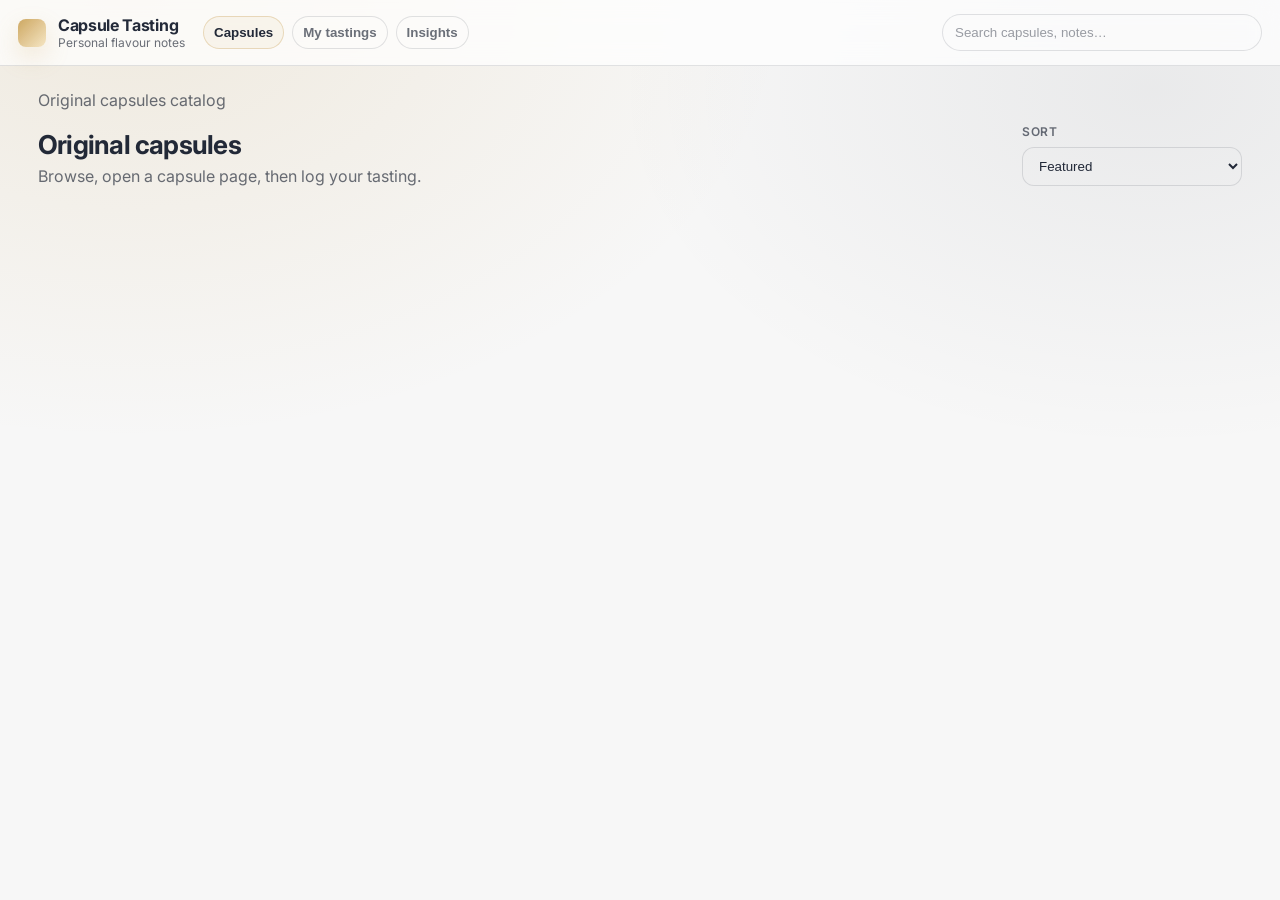
==== index.html @ e7be52f6 "UI: remove global Log a tasting button" ====
<!doctype html>
<html lang="en">
<head>
  <meta charset="utf-8" />
  <meta name="viewport" content="width=device-width, initial-scale=1" />
  <title>Capsule Tasting Log</title>
  <link rel="preconnect" href="https://fonts.googleapis.com">
  <link rel="preconnect" href="https://fonts.gstatic.com" crossorigin>
  <link href="https://fonts.googleapis.com/css2?family=Inter:wght@400;500;600;700&display=swap" rel="stylesheet">
  <link rel="stylesheet" href="styles-20260223-22.css" />
</head>
<body>
  <header class="topbar">
    <div class="topbar__left">
      <div class="brand">
        <div class="brand__mark" aria-hidden="true"></div>
        <div class="brand__text">
          <div class="brand__title">Capsule Tasting</div>
          <div class="brand__subtitle">Personal flavour notes</div>
        </div>
      </div>

      <nav class="topnav" aria-label="Primary">
        <button class="chip chip--active" data-view="catalog">Capsules</button>
        <button class="chip" data-view="log">My tastings</button>
        <button class="chip" data-view="stats">Insights</button>
      </nav>
    </div>

    <div class="topbar__right">
      <div class="search">
        <input id="q" type="search" placeholder="Search capsules, notes…" autocomplete="off" />
      </div>
      <!-- removed: global Log a tasting button -->
    </div>
  </header>

  <main class="layout layout--single">
    <section class="content" aria-label="Catalog">
      <div class="content__head" style="margin-top:6px">
        <div>
          <div class="sub" style="margin:0">Original capsules catalog</div>
        </div>
        <div class="sidebar__actions" style="justify-content:flex-end; gap:10px">
          <!-- catalog auto-loads on first run -->
        </div>
      </div>
      <div id="viewCatalog">
        <div class="content__head">
          <div>
            <h1 class="h1">Original capsules</h1>
            <div class="sub">Browse, open a capsule page, then log your tasting.</div>
          </div>
          <div class="sort">
            <label class="label" for="sort">Sort</label>
            <select id="sort">
              <option value="featured">Featured</option>
              <option value="intensity_desc">Intensity (high → low)</option>
              <option value="intensity_asc">Intensity (low → high)</option>
              <option value="rating_desc">My rating (high → low)</option>
              <option value="recent">Recently tasted</option>
            </select>
          </div>
        </div>

        <div id="grid" class="grid" role="list"></div>

        <div id="empty" class="empty" hidden>
          <div class="empty__title">No capsules match your filters</div>
          <div class="empty__sub">Try clearing filters or searching a different term.</div>
        </div>
      </div>

      <div id="viewDetail" class="detail" hidden>
        <div class="detail__nav">
          <button id="backBtn" class="btn btn--ghost">← Back to capsules</button>
        </div>

        <div class="detail__card">
          <div class="detail__hero">
            <div class="detail__badge" id="detailBadge">ORIGINAL</div>
          </div>
          <div class="detail__body">
            <div class="detail__titleRow">
              <h1 class="detail__title" id="detailTitle">Capsule</h1>
              <button id="detailLogBtn" class="btn btn--primary">Log this tasting</button>
            </div>

            <div class="detail__meta" id="detailMeta"></div>

            <div class="detail__bars">
              <div class="barRow">
                <div class="barLabel">Intensity</div>
                <div class="bar">
                  <div class="barFill" id="barIntensity"></div>
                </div>
                <div class="barVal" id="valIntensity">—</div>
              </div>
            </div>

            <div class="detail__section">
              <div class="sectionTitle">My recent tastings</div>
              <div class="tastingList" id="detailTastings"></div>
            </div>
          </div>
        </div>
      </div>

      <div id="viewLog" class="detail" hidden>
        <div class="detail__card">
          <div class="detail__body">
            <div class="detail__titleRow">
              <h1 class="detail__title">My tastings</h1>
              <button id="logNewBtn" class="btn btn--primary">Log a tasting</button>
            </div>
            <div class="detail__section">
              <div class="sectionTitle">All tastings</div>
              <div class="tastingList" id="logList"></div>
            </div>
          </div>
        </div>
      </div>

      <div id="viewStats" class="detail" hidden>
        <div class="detail__card">
          <div class="detail__body">
            <div class="detail__titleRow">
              <h1 class="detail__title">Insights</h1>
            </div>
            <div class="detail__section">
              <div class="sectionTitle">Summary</div>
              <div class="tastingList" id="statsBlocks"></div>
            </div>
          </div>
        </div>
      </div>
    </section>
  </main>

  <!-- Modal -->
  <div id="modal" class="modal" aria-hidden="true">
    <div class="modal__backdrop" data-close="1"></div>
    <div class="modal__dialog" role="dialog" aria-modal="true" aria-labelledby="modalTitle">
      <div class="modal__head">
        <div>
          <div class="kicker">Tasting log</div>
          <div id="modalTitle" class="modal__title">Log a capsule</div>
        </div>
        <button class="iconBtn" data-close="1" aria-label="Close">✕</button>
      </div>

      <form id="form" class="modal__body">
        <div class="twoCol">
          <div class="field">
            <label class="label" for="capsuleName">Capsule</label>
            <input id="capsuleName" required readonly />
            <div class="hint">(from catalog)</div>
          </div>
          <div class="field">
            <label class="label" for="capsuleSystem">System</label>
            <select id="capsuleSystem" required disabled>
              <option value="original">Original</option>
            </select>
            <div class="hint">Original only.</div>
          </div>
        </div>

        <div class="twoCol">
          <div class="field">
            <label class="label" for="capsuleType">Drink</label>
            <select id="capsuleType" required disabled>
              <option value="espresso">Espresso</option>
              <option value="lungo">Lungo</option>
              <option value="ristretto">Ristretto</option>
            </select>
            <div class="hint">(from catalog)</div>
          </div>
          <div class="field">
            <label class="label" for="capsuleIntensity">Intensity</label>
            <input id="capsuleIntensity" type="number" min="0" max="13" value="8" readonly />
            <div class="hint">(from catalog)</div>
          </div>
        </div>

        <div class="threeCol">
          <div class="field">
            <label class="label" for="capsuleAcidity">Acidity (0–5)</label>
            <input id="capsuleAcidity" type="range" min="0" max="5" value="3" step="1" />
            <div class="hint" id="acidityVal">3/5</div>
          </div>
          <div class="field">
            <label class="label" for="capsuleBitterness">Bitterness (0–5)</label>
            <input id="capsuleBitterness" type="range" min="0" max="5" value="3" step="1" />
            <div class="hint" id="bitternessVal">3/5</div>
          </div>
          <div class="field">
            <label class="label" for="capsuleAroma">Aroma (0–5)</label>
            <input id="capsuleAroma" type="range" min="0" max="5" value="4" step="1" />
            <div class="hint" id="aromaVal">4/5</div>
          </div>
        </div>

        <div class="field">
          <label class="label" for="capsuleNotes">Notes</label>
          <textarea id="capsuleNotes" rows="4" placeholder="What did you notice? (aromas, aftertaste, milk pairing, etc.)"></textarea>
        </div>

        <div class="twoCol">
          <div class="field">
            <label class="label" for="capsuleRating">My rating (0–5)</label>
            <input id="capsuleRating" type="range" min="0" max="5" value="4" step="1" />
            <div class="hint" id="ratingVal">4/5</div>
          </div>
          <div class="field">
            <label class="label" for="capsuleDate">Date</label>
            <input id="capsuleDate" type="date" required />
          </div>
        </div>

        <div class="field">
          <label class="label">Tags</label>
          <details class="dropdown" open>
            <summary class="dropdown__summary">Select tags</summary>
            <div class="dropdown__panel" id="tagPicker"></div>
          </details>
          <div class="hint">Pick 0–6 that fit your experience.</div>
        </div>

        <div class="modal__actions">
          <button type="button" class="btn btn--ghost" data-close="1">Cancel</button>
          <button type="submit" class="btn btn--primary">Save tasting</button>
        </div>
      </form>
    </div>
  </div>

  <script src="app-20260223-23.js"></script>
  <script>
    // Safety net: if JS fails to render the grid, show a visible error hint.
    window.addEventListener('error', function(e){
      try{
        const empty = document.getElementById('empty');
        if(empty){
          empty.hidden = false;
          empty.querySelector('.empty__title').textContent = 'App failed to load';
          empty.querySelector('.empty__sub').textContent = 'Please refresh (hard reload) or open with ?v=latest.';
        }
      }catch(_){/* ignore */}
    });
  </script>
</body>
</html>
---- styles-20260223-22.css ----
:root{
  /* Bright theme */
  --bg:#f7f7f7;
  --surface:#ffffff;
  --surface2:#fbfbfb;
  --line:rgba(16,24,40,.12);
  --text:rgba(16,24,40,.92);
  --muted:rgba(16,24,40,.62);
  --muted2:rgba(16,24,40,.42);
  --accent:#b8892b; /* warm gold */
  --accent2:#7a5a1a;
  --danger:#d92d20;
  --shadow: 0 18px 60px rgba(16,24,40,.12);
  --radius:16px;
  --radius2:24px;
}

*{box-sizing:border-box}
html,body{height:100%}
body{
  margin:0;
  font-family: Inter, system-ui, -apple-system, Segoe UI, Roboto, Arial, sans-serif;
  color:var(--text);
  background:
    radial-gradient(1200px 800px at 10% 0%, rgba(184,137,43,.12), transparent 55%),
    radial-gradient(900px 600px at 90% 10%, rgba(16,24,40,.06), transparent 60%),
    var(--bg);
}

a{color:inherit}

.topbar{
  position:sticky; top:0; z-index:10;
  display:flex; align-items:center; justify-content:space-between;
  padding:14px 18px;
  background:rgba(255,255,255,.72);
  backdrop-filter: blur(14px);
  border-bottom:1px solid var(--line);
}
.topbar__left{display:flex; align-items:center; gap:18px}
.topbar__right{display:flex; align-items:center; gap:12px; min-width:340px; justify-content:flex-end}

.brand{display:flex; align-items:center; gap:12px}
.brand__mark{width:28px;height:28px;border-radius:8px;
  background:linear-gradient(135deg, rgba(202,163,90,.95), rgba(241,215,160,.6));
  box-shadow: 0 10px 25px rgba(202,163,90,.22);
}
.brand__title{font-weight:700; letter-spacing:-.02em}
.brand__subtitle{font-size:12px; color:var(--muted)}

.topnav{display:flex; gap:8px}

.chip{
  appearance:none; border:1px solid var(--line);
  background:rgba(255,255,255,.02);
  color:var(--muted);
  padding:8px 10px;
  border-radius:999px;
  font-weight:600;
  cursor:pointer;
}
.chip--active{color:var(--text); border-color:rgba(202,163,90,.35); background:rgba(202,163,90,.08)}

.search input{
  width:320px;
  padding:10px 12px;
  border-radius:999px;
  background:rgba(255,255,255,.03);
  border:1px solid var(--line);
  color:var(--text);
  outline:none;
}
.search input::placeholder{color:var(--muted2)}

.layout{
  display:grid;
  grid-template-columns: 320px 1fr;
  gap:18px;
  padding:18px;
  max-width: 1240px;
  margin:0 auto;
}
.layout--single{grid-template-columns: 1fr}

.sidebar{position:sticky; top:76px; align-self:start; display:flex; flex-direction:column; gap:12px}
.panel{
  background:linear-gradient(180deg, rgba(255,255,255,.03), rgba(255,255,255,.015));
  border:1px solid var(--line);
  border-radius:var(--radius);
  padding:14px;
}
.panel__title{font-weight:700; margin-bottom:12px}

.field{display:flex; flex-direction:column; gap:8px; margin:12px 0}
.label{font-size:12px; color:var(--muted); font-weight:600; text-transform:uppercase; letter-spacing:.06em}
.labelRow{display:flex; align-items:center; justify-content:space-between}
.hint{font-size:12px; color:var(--muted2)}

select,input,textarea{
  background:rgba(255,255,255,.03);
  border:1px solid var(--line);
  border-radius:12px;
  color:var(--text);
  padding:10px 12px;
  outline:none;
}
textarea{resize:vertical}

input[type="range"]{padding:0; height:28px}

.sidebar__actions{display:flex; gap:10px; margin-top:8px}

.btn{
  border:1px solid var(--line);
  background:rgba(255,255,255,.03);
  color:var(--text);
  padding:10px 12px;
  border-radius:12px;
  cursor:pointer;
  font-weight:700;
}
.btn--primary{
  border-color:rgba(202,163,90,.38);
  background:linear-gradient(135deg, rgba(202,163,90,.22), rgba(241,215,160,.10));
}
.btn--secondary{background:rgba(255,255,255,.02)}
.btn--ghost{background:transparent}
.btn--danger{border-color:rgba(255,77,77,.35); background:rgba(255,77,77,.07)}

.fileBtn{display:inline-flex; align-items:center; justify-content:center; gap:10px}

.miniActions{display:flex; flex-direction:column; gap:10px}

.content{
  background:transparent;
}

.content__head{
  display:flex;
  align-items:flex-end;
  justify-content:space-between;
  gap:16px;
  margin-bottom:14px;
}
.h1{margin:0; font-size:26px; letter-spacing:-.03em}
.sub{color:var(--muted); margin-top:6px}
.sort{display:flex; flex-direction:column; gap:8px; min-width:220px}

.grid{
  display:grid;
  grid-template-columns: repeat(3, minmax(0, 1fr));
  gap:14px;
}

.card{
  border:1px solid var(--line);
  border-radius:var(--radius2);
  background:linear-gradient(180deg, rgba(255,255,255,.03), rgba(255,255,255,.012));
  overflow:hidden;
  box-shadow: 0 18px 60px rgba(0,0,0,.22);
}
.card__hero{
  height:92px;
  background:
    radial-gradient(220px 140px at 30% 40%, rgba(202,163,90,.22), transparent 60%),
    radial-gradient(220px 160px at 70% 20%, rgba(255,255,255,.08), transparent 65%),
    rgba(255,255,255,.02);
  border-bottom:1px solid var(--line);
  position:relative;
}

.badge{
  position:absolute; left:14px; top:14px;
  display:inline-flex; align-items:center; gap:8px;
  border:1px solid rgba(202,163,90,.32);
  background:rgba(202,163,90,.10);
  border-radius:999px;
  padding:6px 10px;
  font-size:12px;
  color:var(--accent2);
  font-weight:700;
}

.card__body{padding:14px}
.card__title{font-weight:800; letter-spacing:-.02em; margin:0 0 8px 0; font-size:16px}
.card__meta{display:flex; flex-wrap:wrap; gap:8px; color:var(--muted); font-size:12px}
.tag{
  border:1px solid var(--line);
  background:rgba(255,255,255,.02);
  padding:6px 8px;
  border-radius:999px;
}

.card__footer{
  display:flex;
  align-items:center;
  justify-content:space-between;
  gap:10px;
  padding:12px 14px;
  border-top:1px solid var(--line);
  background:rgba(255,255,255,.01);
}

.rating{font-weight:800}
.small{color:var(--muted); font-size:12px}

.pillGrid{display:flex; flex-wrap:wrap; gap:8px}

/* Dropdown (details/summary) used for tag selection */
.dropdown{border:1px solid var(--line); border-radius:12px; background:rgba(255,255,255,.02)}
.dropdown__summary{
  list-style:none;
  cursor:pointer;
  padding:10px 12px;
  color:var(--muted);
  font-weight:800;
}
.dropdown__summary::-webkit-details-marker{display:none}
.dropdown__panel{padding:10px 12px; border-top:1px solid var(--line); max-height:220px; overflow:auto}

.checkRow{display:flex; align-items:center; gap:10px; padding:6px 0}
.checkRow input{width:16px; height:16px}
.checkRow label{cursor:pointer; color:var(--text); font-weight:650}
.checkRow small{color:var(--muted); margin-left:auto}

.pill{ /* kept for other uses */
  padding:8px 10px;
  border-radius:999px;
  border:1px solid var(--line);
  background:rgba(255,255,255,.02);
  cursor:pointer;
  font-weight:700;
  color:var(--muted);
  font-size:12px;
}
.pill[data-on="1"]{border-color:rgba(202,163,90,.35); background:rgba(202,163,90,.10); color:var(--text)}

.empty{
  margin-top:18px;
  border:1px dashed rgba(255,255,255,.18);
  border-radius:var(--radius2);
  padding:24px;
  text-align:center;
  color:var(--muted);
}
.empty__title{font-weight:800; color:var(--text); margin-bottom:6px}

.modal{position:fixed; inset:0; display:none; z-index:20}
.modal[aria-hidden="false"]{display:block}
.modal__backdrop{position:absolute; inset:0; background:rgba(0,0,0,.62)}
.modal__dialog{
  position:relative;
  width:min(760px, calc(100% - 28px));
  margin: 64px auto;
  border-radius:var(--radius2);
  border:1px solid var(--line);
  background:linear-gradient(180deg, rgba(17,19,26,.95), rgba(17,19,26,.86));
  box-shadow: var(--shadow);
  overflow:hidden;

  /* Make modal usable on smaller screens */
  max-height: calc(100vh - 80px);
  display:flex;
  flex-direction:column;
}
.modal__head{flex:0 0 auto; display:flex; align-items:flex-start; justify-content:space-between; padding:16px 16px 10px; border-bottom:1px solid var(--line)}
.kicker{color:var(--muted2); font-weight:700; font-size:12px; text-transform:uppercase; letter-spacing:.08em}
.modal__title{font-weight:900; font-size:18px; margin-top:6px}
.iconBtn{border:1px solid var(--line); background:rgba(255,255,255,.03); color:var(--text); border-radius:12px; padding:8px 10px; cursor:pointer}

.modal__body{
  flex: 1 1 auto;
  padding:16px;
  overflow:auto;
  -webkit-overflow-scrolling: touch;
}
.twoCol{display:grid; grid-template-columns: 1fr 1fr; gap:12px}
.threeCol{display:grid; grid-template-columns: 1fr 1fr 1fr; gap:12px}

/* Detail page (product-page vibe) */
.detail{margin-top:4px}
.detail__nav{margin-bottom:12px}
.detail__card{
  border:1px solid var(--line);
  border-radius:var(--radius2);
  overflow:hidden;
  background:linear-gradient(180deg, rgba(255,255,255,.03), rgba(255,255,255,.012));
  box-shadow: 0 18px 60px rgba(0,0,0,.22);
}
.detail__hero{
  height:140px;
  background:
    radial-gradient(320px 180px at 30% 40%, rgba(202,163,90,.22), transparent 60%),
    radial-gradient(320px 220px at 70% 20%, rgba(255,255,255,.08), transparent 65%),
    rgba(255,255,255,.02);
  border-bottom:1px solid var(--line);
  position:relative;
}
.detail__badge{
  position:absolute; left:16px; top:16px;
  display:inline-flex; align-items:center;
  border:1px solid rgba(202,163,90,.32);
  background:rgba(202,163,90,.10);
  border-radius:999px;
  padding:6px 10px;
  font-size:12px;
  color:var(--accent2);
  font-weight:800;
  letter-spacing:.06em;
}
.detail__body{padding:16px}
.detail__titleRow{display:flex; align-items:flex-start; justify-content:space-between; gap:12px}
.detail__title{margin:0; font-size:28px; letter-spacing:-.04em}
.detail__meta{display:flex; flex-wrap:wrap; gap:8px; margin-top:10px; color:var(--muted)}

.detail__bars{margin-top:16px}
.barRow{display:grid; grid-template-columns: 110px 1fr 50px; gap:10px; align-items:center}
.barLabel{color:var(--muted); font-weight:800; font-size:12px; text-transform:uppercase; letter-spacing:.08em}
.bar{height:10px; border-radius:999px; background:rgba(255,255,255,.06); border:1px solid var(--line); overflow:hidden}
.barFill{height:100%; width:0%; background:linear-gradient(90deg, rgba(202,163,90,.6), rgba(241,215,160,.35))}
.barVal{font-weight:900}

.detail__section{margin-top:18px}
.sectionTitle{font-weight:900; margin-bottom:10px}
.tastingList{display:flex; flex-direction:column; gap:10px}
.tastingItem{
  border:1px solid var(--line);
  background:rgba(255,255,255,.02);
  border-radius:16px;
  padding:12px;
  display:flex;
  justify-content:space-between;
  gap:12px;
}
.tastingItem__left{display:flex; flex-direction:column; gap:6px}
.tastingItem__title{font-weight:900}
.tastingItem__sub{font-size:12px; color:var(--muted)}
.tastingItem__right{text-align:right}

.modal__actions{display:flex; justify-content:flex-end; gap:10px; margin-top:12px}

@media (max-width: 1020px){
  .layout{grid-template-columns: 1fr}
  .sidebar{position:relative; top:auto}
  .grid{grid-template-columns: repeat(2, minmax(0,1fr))}
  .topbar__right{min-width:auto}
  .search input{width:220px}
}
@media (max-width: 640px){
  .grid{grid-template-columns: 1fr}
  .topbar{flex-direction:column; align-items:stretch; gap:10px}
  .topbar__left{justify-content:space-between}
  .topbar__right{justify-content:space-between}
  .search input{width:100%}
  .twoCol{grid-template-columns: 1fr}
  .threeCol{grid-template-columns: 1fr}
  .barRow{grid-template-columns: 90px 1fr 44px}

  .modal__dialog{margin: 18px auto; max-height: calc(100vh - 36px)}
}
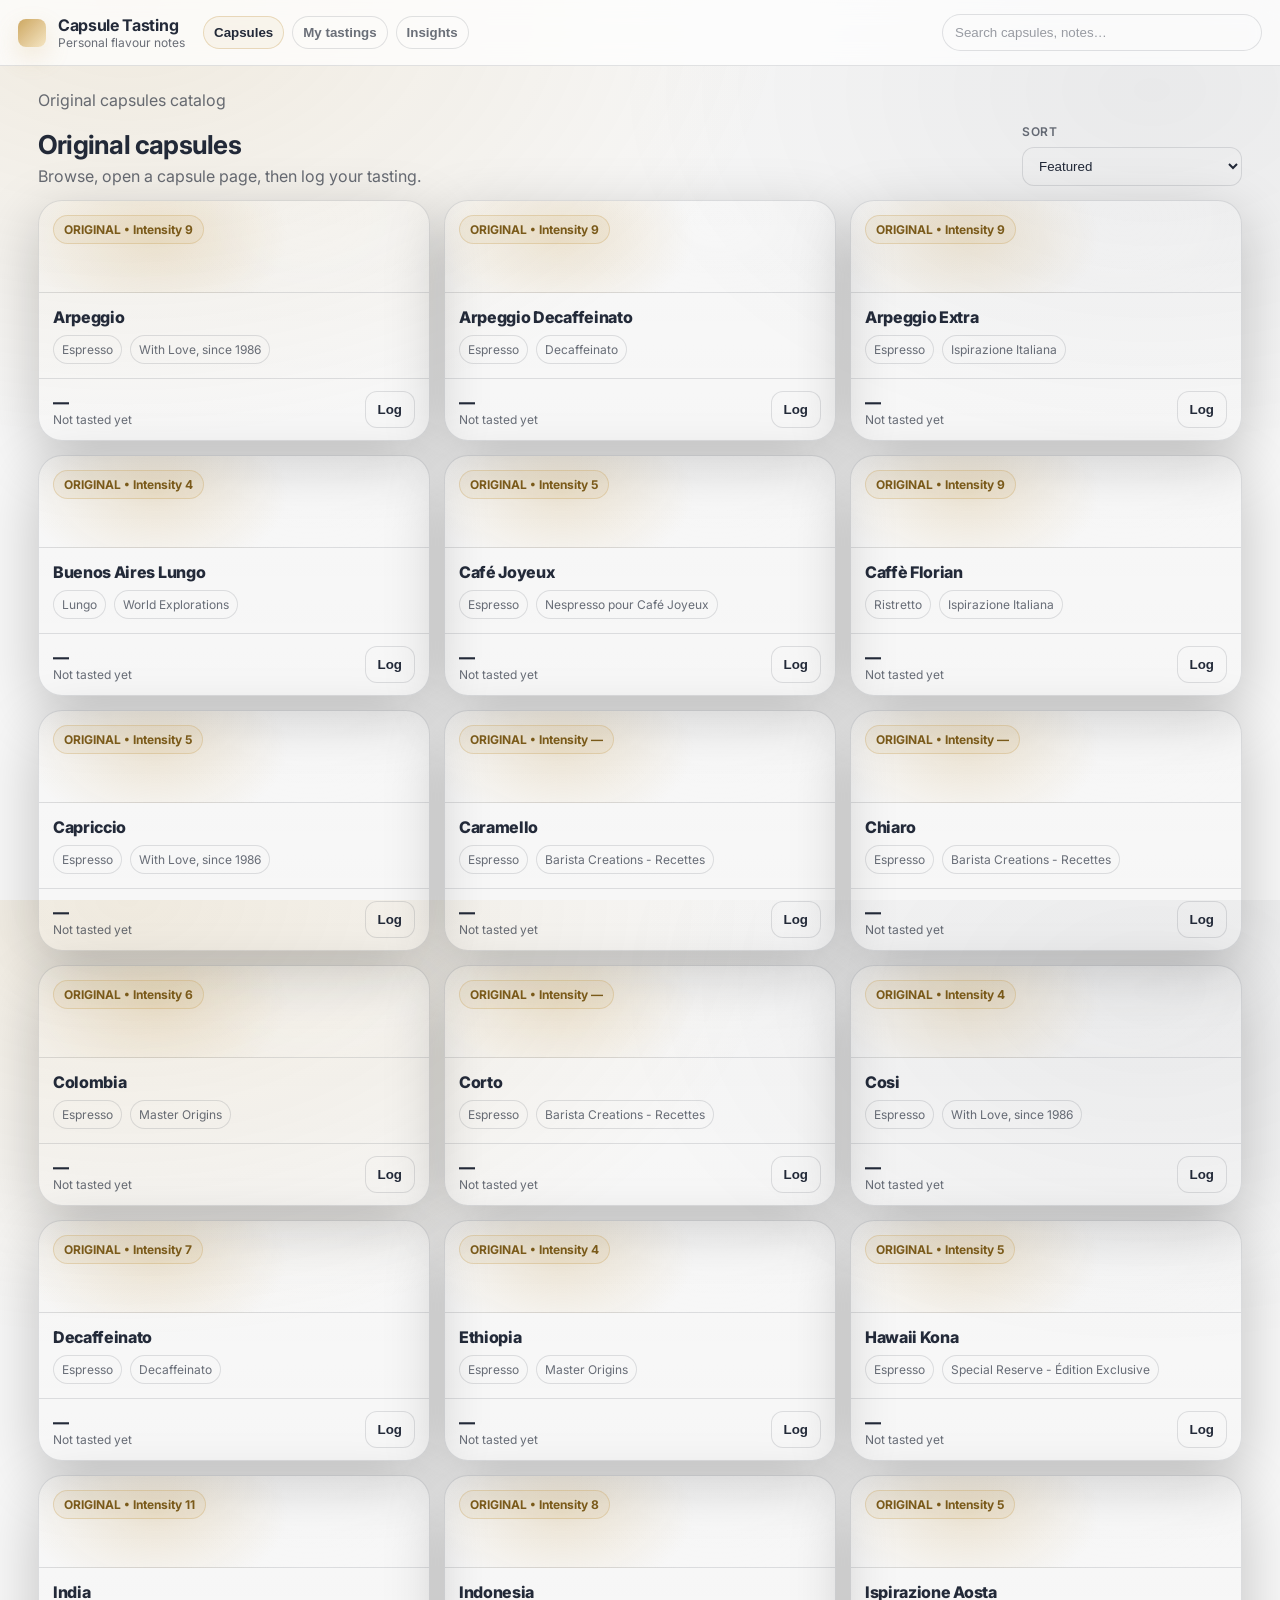
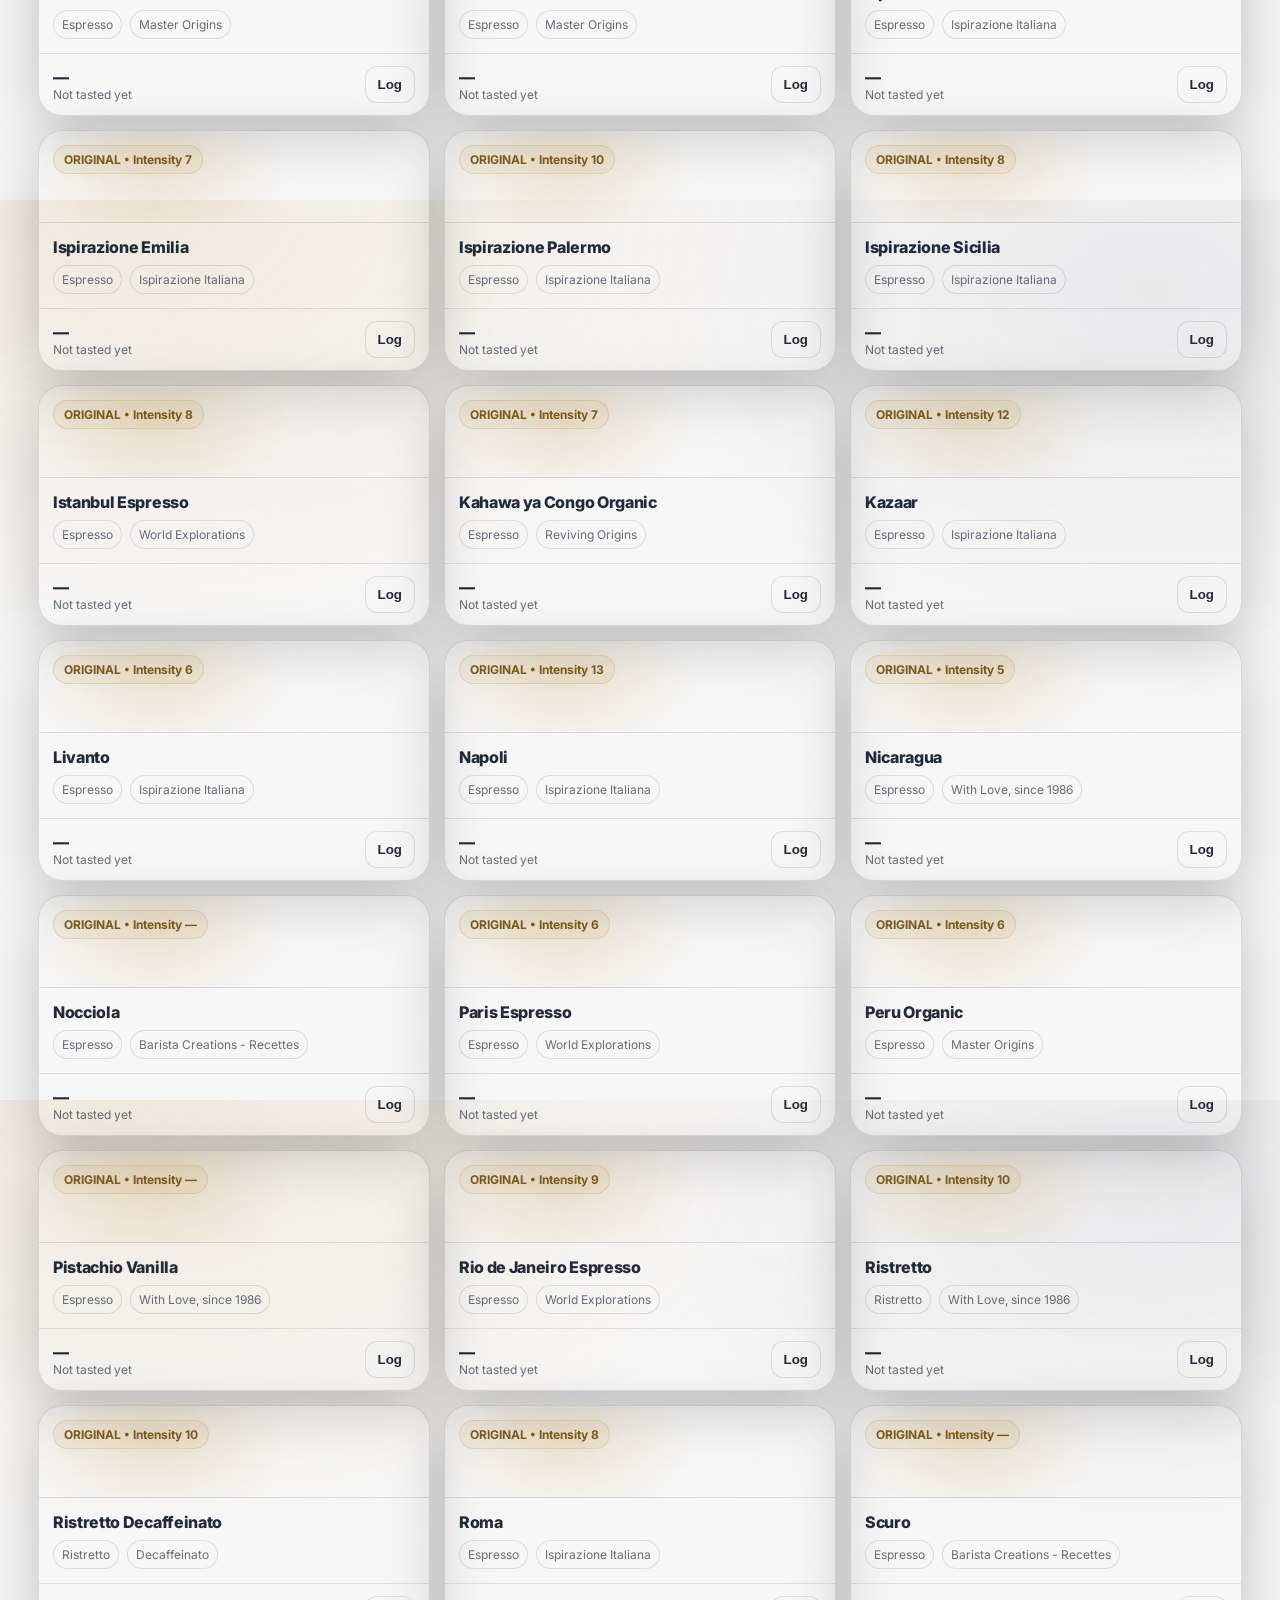
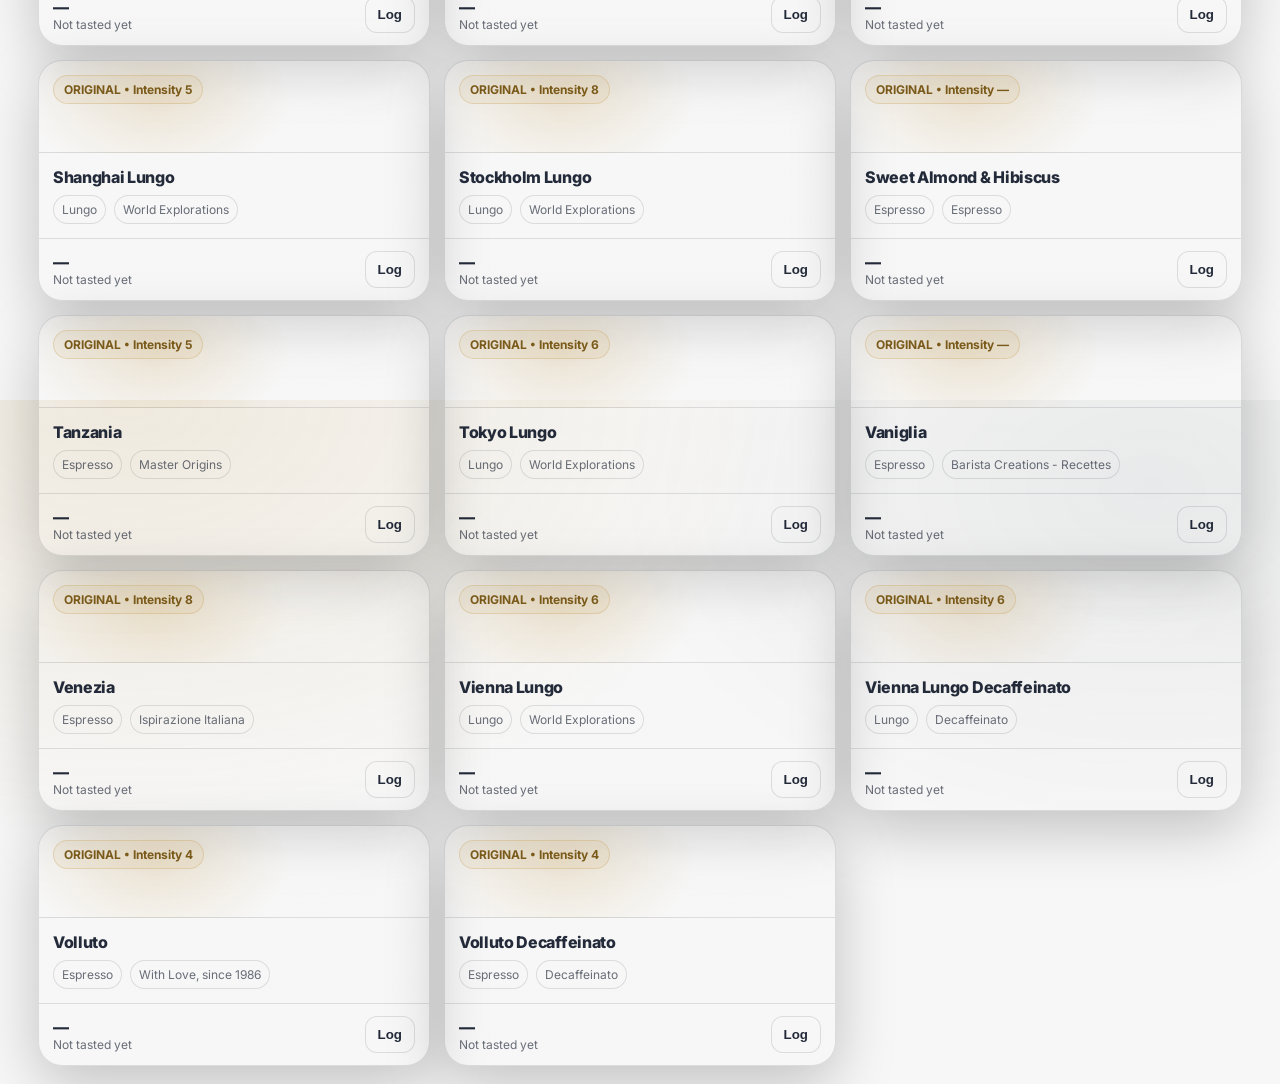
==== commit a2d4e44d: "Deploy: index.html -> app v24" ====
--- a/index.html
+++ b/index.html
@@ -234,7 +234,7 @@
     </div>
   </div>
 
-  <script src="app-20260223-23.js"></script>
+  <script src="app-20260223-24.js"></script>
   <script>
     // Safety net: if JS fails to render the grid, show a visible error hint.
     window.addEventListener('error', function(e){
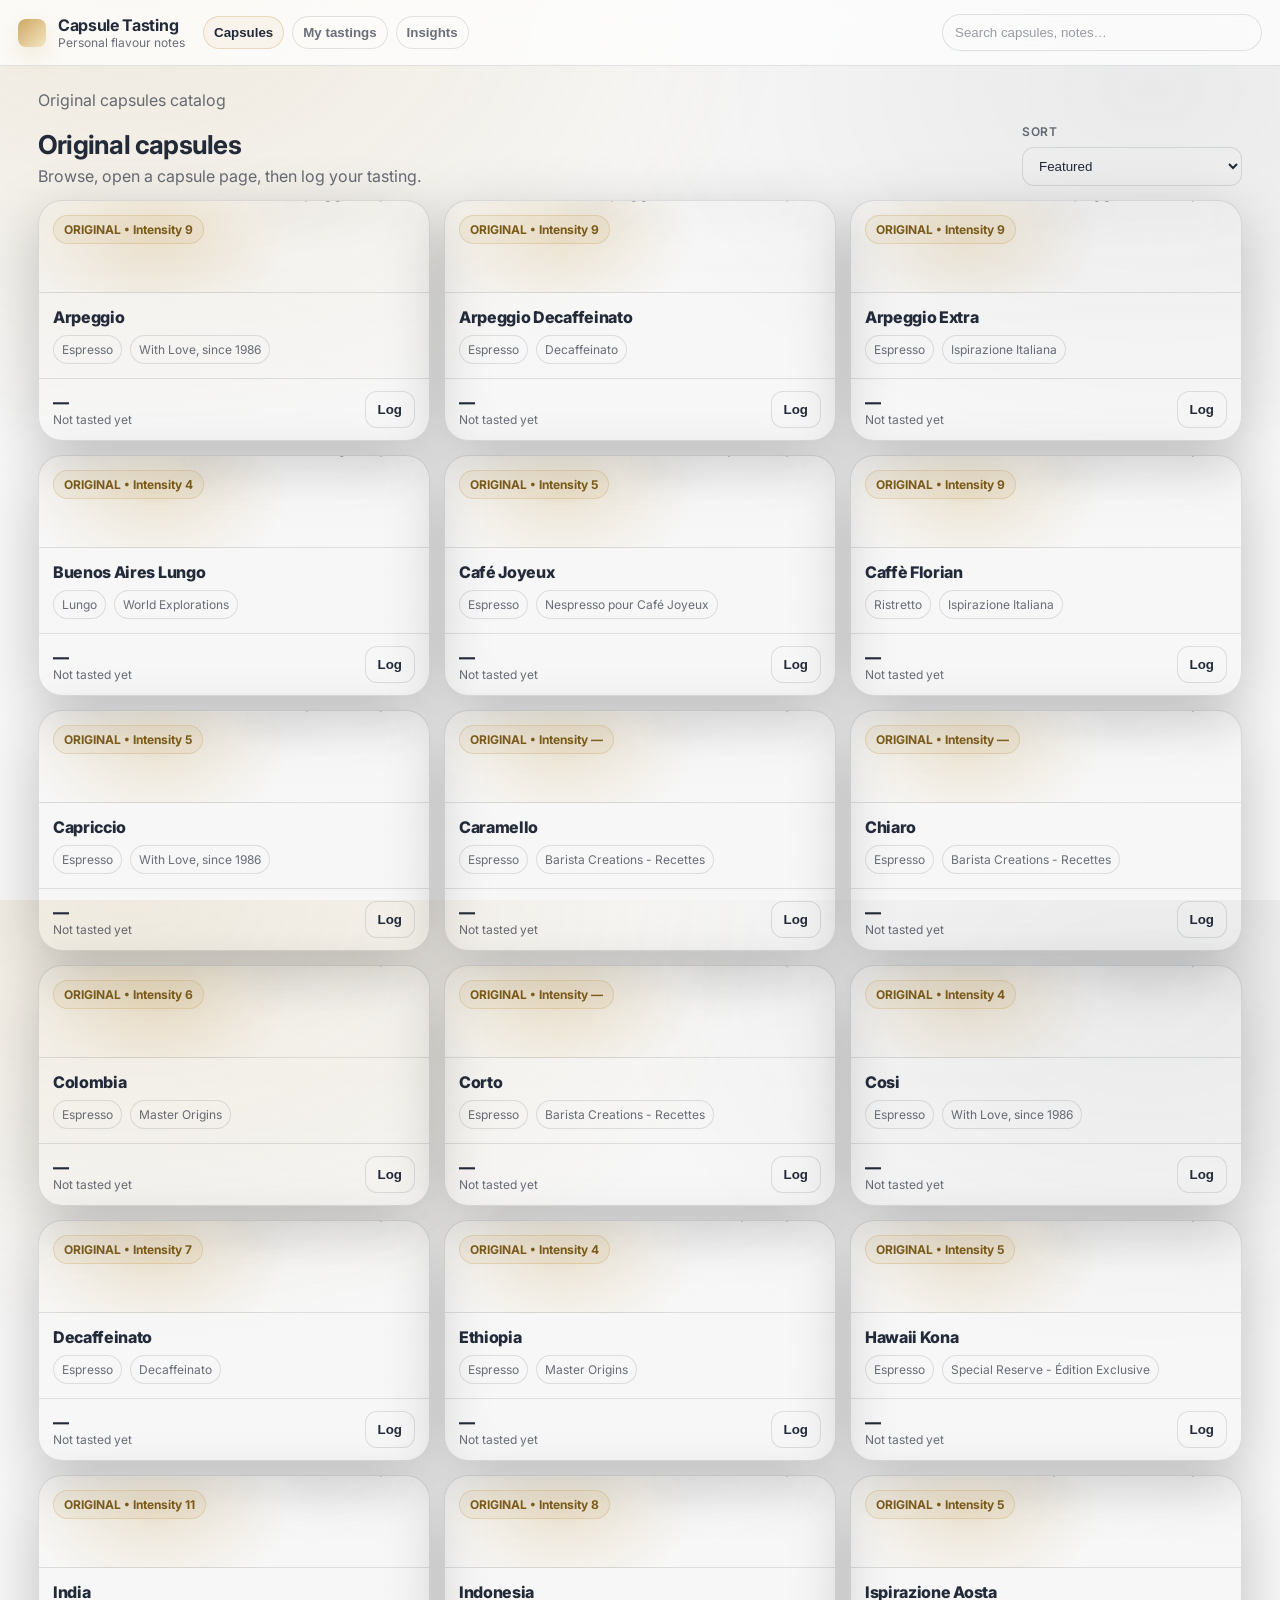
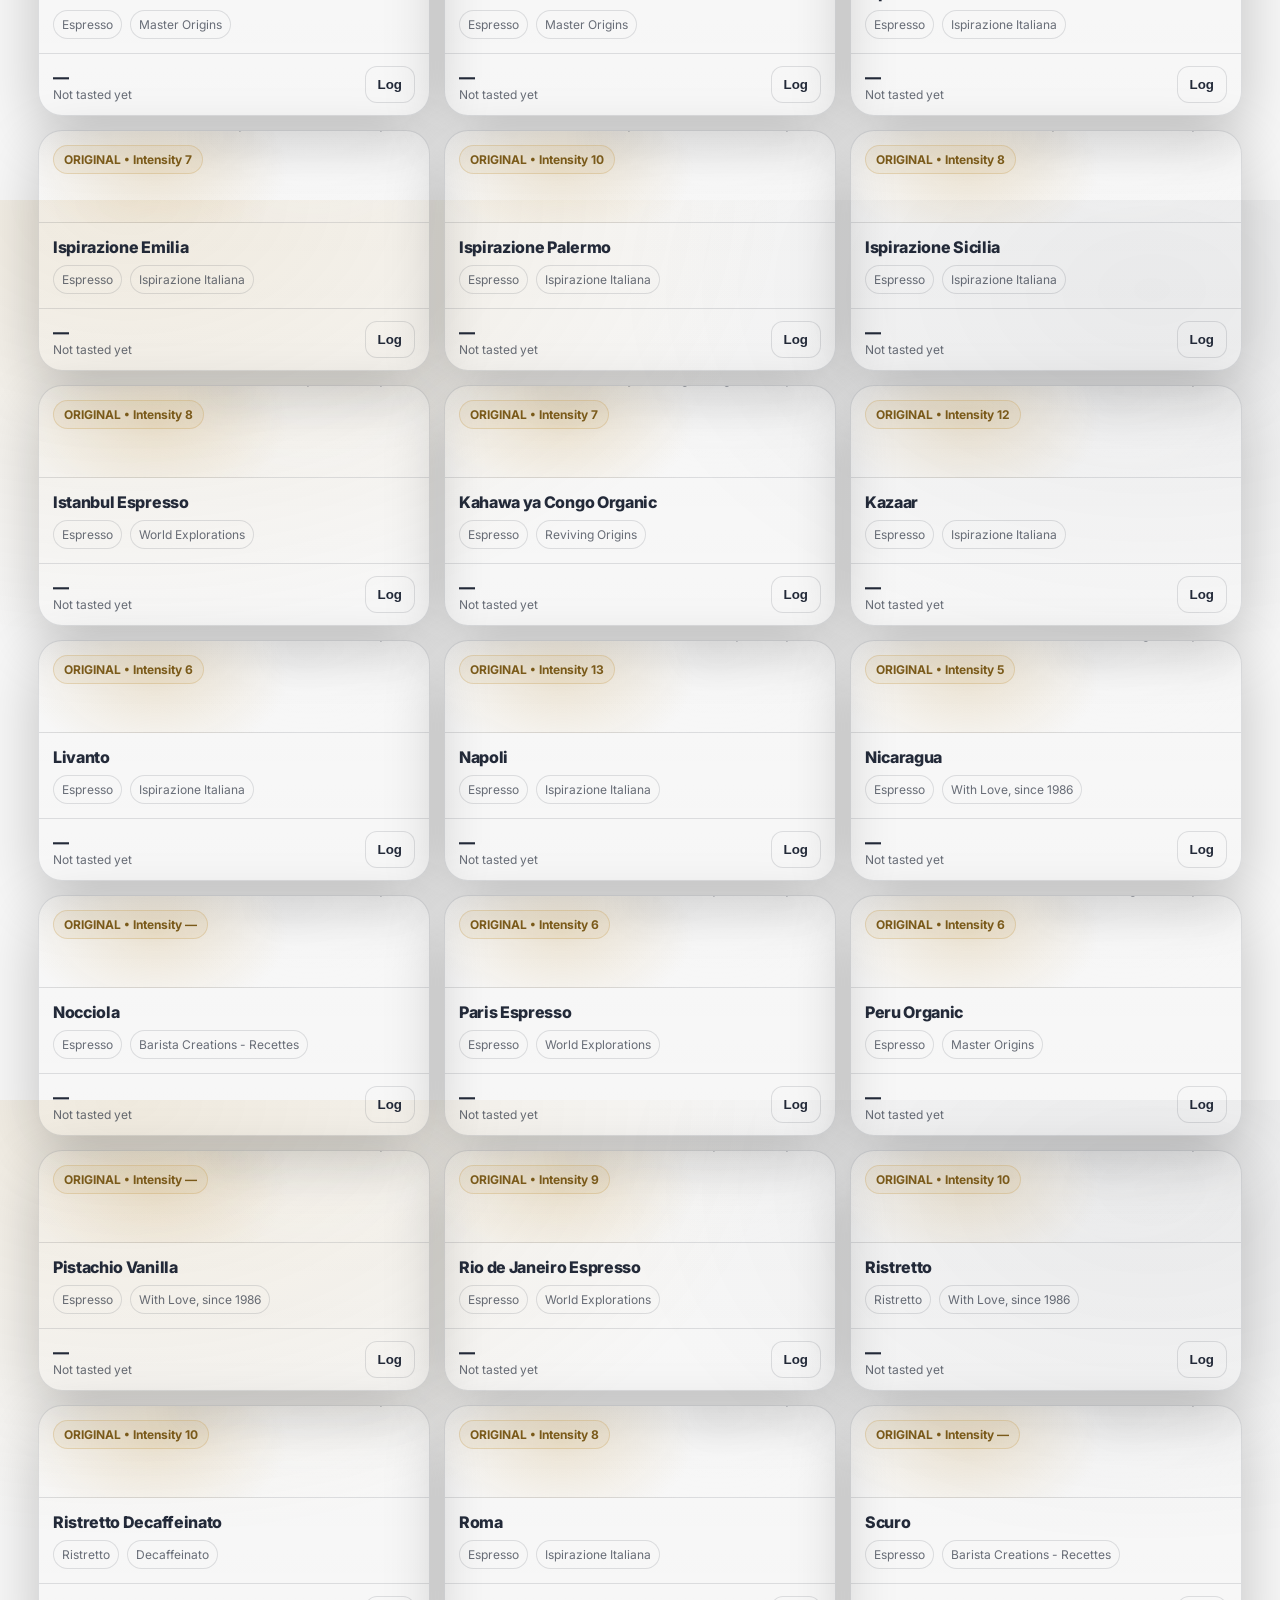
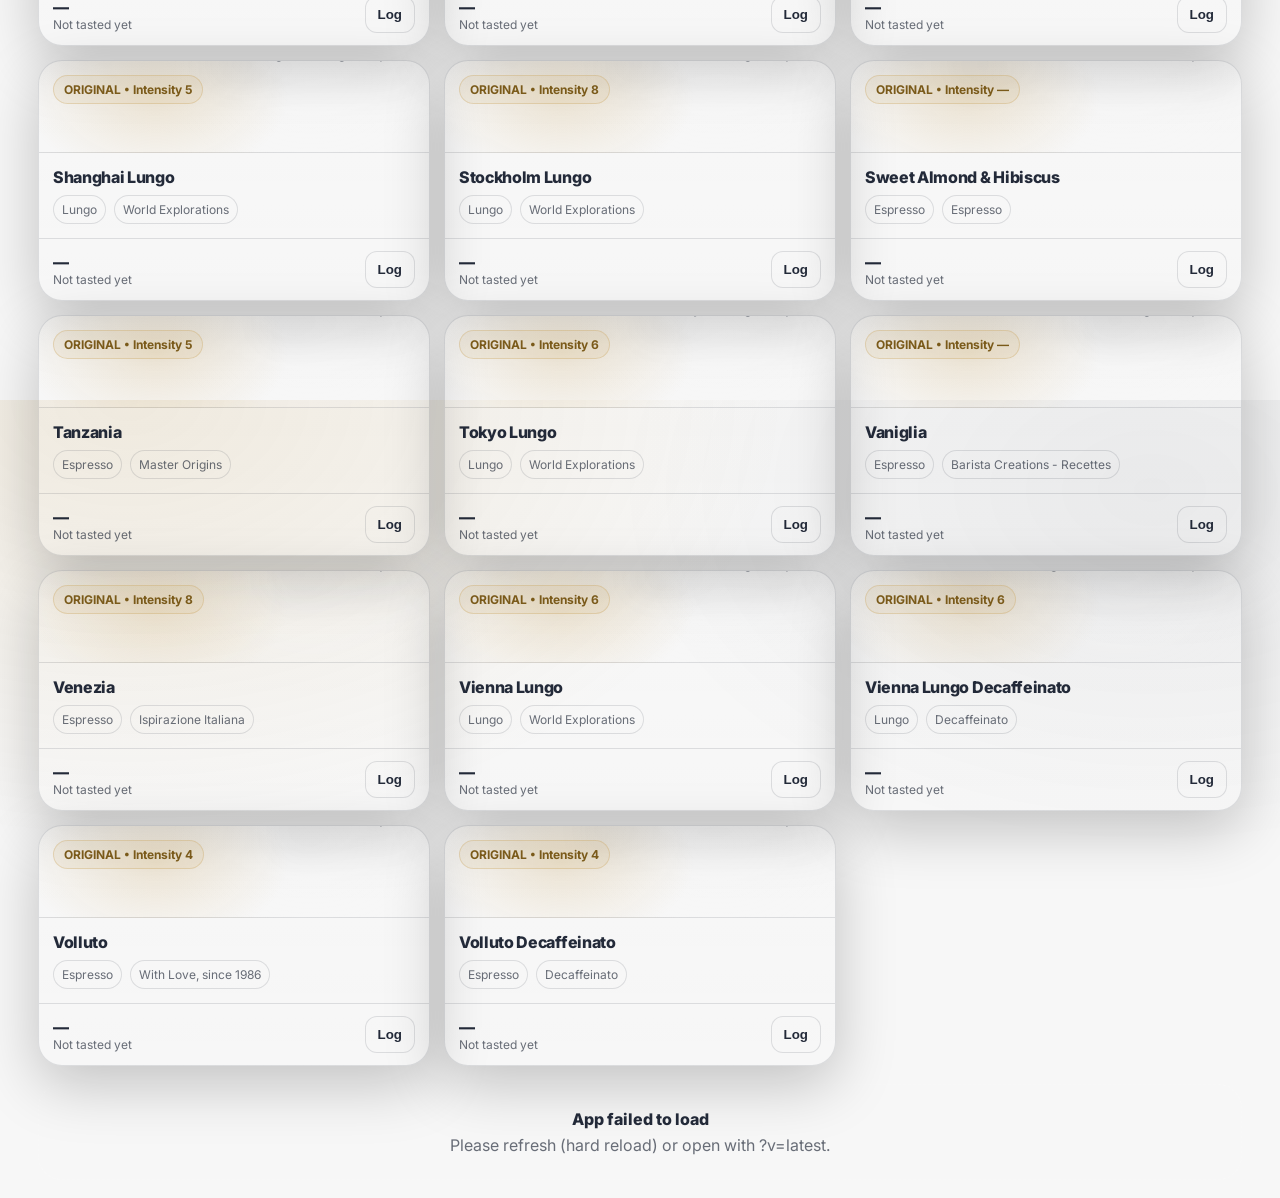
==== commit 972ee219: "UI: fallback universal capsule image when Nespresso image fails" ====
--- a/index.html
+++ b/index.html
@@ -7,7 +7,7 @@
   <link rel="preconnect" href="https://fonts.googleapis.com">
   <link rel="preconnect" href="https://fonts.gstatic.com" crossorigin>
   <link href="https://fonts.googleapis.com/css2?family=Inter:wght@400;500;600;700&display=swap" rel="stylesheet">
-  <link rel="stylesheet" href="styles-20260223-22.css" />
+  <link rel="stylesheet" href="styles-20260223-29.css" />
 </head>
 <body>
   <header class="topbar">
@@ -234,7 +234,7 @@
     </div>
   </div>
 
-  <script src="app-20260223-24.js"></script>
+  <script src="app-20260223-30.js"></script>
   <script>
     // Safety net: if JS fails to render the grid, show a visible error hint.
     window.addEventListener('error', function(e){
--- a/styles-20260223-29.css
+++ b/styles-20260223-29.css
@@ -0,0 +1,373 @@
+:root{
+  /* Bright theme */
+  --bg:#f7f7f7;
+  --surface:#ffffff;
+  --surface2:#fbfbfb;
+  --line:rgba(16,24,40,.12);
+  --text:rgba(16,24,40,.92);
+  --muted:rgba(16,24,40,.62);
+  --muted2:rgba(16,24,40,.42);
+  --accent:#b8892b; /* warm gold */
+  --accent2:#7a5a1a;
+  --danger:#d92d20;
+  --shadow: 0 18px 60px rgba(16,24,40,.12);
+  --radius:16px;
+  --radius2:24px;
+}
+
+*{box-sizing:border-box}
+html,body{height:100%}
+body{
+  margin:0;
+  font-family: Inter, system-ui, -apple-system, Segoe UI, Roboto, Arial, sans-serif;
+  color:var(--text);
+  background:
+    radial-gradient(1200px 800px at 10% 0%, rgba(184,137,43,.12), transparent 55%),
+    radial-gradient(900px 600px at 90% 10%, rgba(16,24,40,.06), transparent 60%),
+    var(--bg);
+}
+
+a{color:inherit}
+
+.topbar{
+  position:sticky; top:0; z-index:10;
+  display:flex; align-items:center; justify-content:space-between;
+  padding:14px 18px;
+  background:rgba(255,255,255,.72);
+  backdrop-filter: blur(14px);
+  border-bottom:1px solid var(--line);
+}
+.topbar__left{display:flex; align-items:center; gap:18px}
+.topbar__right{display:flex; align-items:center; gap:12px; min-width:340px; justify-content:flex-end}
+
+.brand{display:flex; align-items:center; gap:12px}
+.brand__mark{width:28px;height:28px;border-radius:8px;
+  background:linear-gradient(135deg, rgba(202,163,90,.95), rgba(241,215,160,.6));
+  box-shadow: 0 10px 25px rgba(202,163,90,.22);
+}
+.brand__title{font-weight:700; letter-spacing:-.02em}
+.brand__subtitle{font-size:12px; color:var(--muted)}
+
+.topnav{display:flex; gap:8px}
+
+.chip{
+  appearance:none; border:1px solid var(--line);
+  background:rgba(255,255,255,.02);
+  color:var(--muted);
+  padding:8px 10px;
+  border-radius:999px;
+  font-weight:600;
+  cursor:pointer;
+}
+.chip--active{color:var(--text); border-color:rgba(202,163,90,.35); background:rgba(202,163,90,.08)}
+
+.search input{
+  width:320px;
+  padding:10px 12px;
+  border-radius:999px;
+  background:rgba(255,255,255,.03);
+  border:1px solid var(--line);
+  color:var(--text);
+  outline:none;
+}
+.search input::placeholder{color:var(--muted2)}
+
+.layout{
+  display:grid;
+  grid-template-columns: 320px 1fr;
+  gap:18px;
+  padding:18px;
+  max-width: 1240px;
+  margin:0 auto;
+}
+.layout--single{grid-template-columns: 1fr}
+
+.sidebar{position:sticky; top:76px; align-self:start; display:flex; flex-direction:column; gap:12px}
+.panel{
+  background:linear-gradient(180deg, rgba(255,255,255,.03), rgba(255,255,255,.015));
+  border:1px solid var(--line);
+  border-radius:var(--radius);
+  padding:14px;
+}
+.panel__title{font-weight:700; margin-bottom:12px}
+
+.field{display:flex; flex-direction:column; gap:8px; margin:12px 0}
+.label{font-size:12px; color:var(--muted); font-weight:600; text-transform:uppercase; letter-spacing:.06em}
+.labelRow{display:flex; align-items:center; justify-content:space-between}
+.hint{font-size:12px; color:var(--muted2)}
+
+select,input,textarea{
+  background:rgba(255,255,255,.03);
+  border:1px solid var(--line);
+  border-radius:12px;
+  color:var(--text);
+  padding:10px 12px;
+  outline:none;
+}
+textarea{resize:vertical}
+
+input[type="range"]{padding:0; height:28px}
+
+.sidebar__actions{display:flex; gap:10px; margin-top:8px}
+
+.btn{
+  border:1px solid var(--line);
+  background:rgba(255,255,255,.03);
+  color:var(--text);
+  padding:10px 12px;
+  border-radius:12px;
+  cursor:pointer;
+  font-weight:700;
+}
+.btn--primary{
+  border-color:rgba(202,163,90,.38);
+  background:linear-gradient(135deg, rgba(202,163,90,.22), rgba(241,215,160,.10));
+}
+.btn--secondary{background:rgba(255,255,255,.02)}
+.btn--ghost{background:transparent}
+.btn--danger{border-color:rgba(255,77,77,.35); background:rgba(255,77,77,.07)}
+
+.fileBtn{display:inline-flex; align-items:center; justify-content:center; gap:10px}
+
+.miniActions{display:flex; flex-direction:column; gap:10px}
+
+.content{
+  background:transparent;
+}
+
+.content__head{
+  display:flex;
+  align-items:flex-end;
+  justify-content:space-between;
+  gap:16px;
+  margin-bottom:14px;
+}
+.h1{margin:0; font-size:26px; letter-spacing:-.03em}
+.sub{color:var(--muted); margin-top:6px}
+.sort{display:flex; flex-direction:column; gap:8px; min-width:220px}
+
+.grid{
+  display:grid;
+  grid-template-columns: repeat(3, minmax(0, 1fr));
+  gap:14px;
+}
+
+.card{
+  border:1px solid var(--line);
+  border-radius:var(--radius2);
+  background:linear-gradient(180deg, rgba(255,255,255,.03), rgba(255,255,255,.012));
+  overflow:hidden;
+  box-shadow: 0 18px 60px rgba(0,0,0,.22);
+}
+.card__hero{
+  height:92px;
+  background:
+    radial-gradient(220px 140px at 30% 40%, rgba(202,163,90,.22), transparent 60%),
+    radial-gradient(220px 160px at 70% 20%, rgba(255,255,255,.08), transparent 65%),
+    rgba(255,255,255,.02);
+  border-bottom:1px solid var(--line);
+  position:relative;
+}
+
+.card__img{
+  position:absolute;
+  right:10px;
+  bottom:-10px;
+  height:120px;
+  width:auto;
+  object-fit:contain;
+  filter: drop-shadow(0 14px 26px rgba(0,0,0,.35));
+  pointer-events:none;
+  opacity:.95;
+}
+
+.badge{
+  position:absolute; left:14px; top:14px;
+  display:inline-flex; align-items:center; gap:8px;
+  border:1px solid rgba(202,163,90,.32);
+  background:rgba(202,163,90,.10);
+  border-radius:999px;
+  padding:6px 10px;
+  font-size:12px;
+  color:var(--accent2);
+  font-weight:700;
+}
+
+.card__body{padding:14px}
+.card__title{font-weight:800; letter-spacing:-.02em; margin:0 0 8px 0; font-size:16px}
+.card__meta{display:flex; flex-wrap:wrap; gap:8px; color:var(--muted); font-size:12px}
+.tag{
+  border:1px solid var(--line);
+  background:rgba(255,255,255,.02);
+  padding:6px 8px;
+  border-radius:999px;
+}
+
+.card__footer{
+  display:flex;
+  align-items:center;
+  justify-content:space-between;
+  gap:10px;
+  padding:12px 14px;
+  border-top:1px solid var(--line);
+  background:rgba(255,255,255,.01);
+}
+
+.rating{font-weight:800}
+.small{color:var(--muted); font-size:12px}
+
+.pillGrid{display:flex; flex-wrap:wrap; gap:8px}
+
+/* Dropdown (details/summary) used for tag selection */
+.dropdown{border:1px solid var(--line); border-radius:12px; background:rgba(255,255,255,.02)}
+.dropdown__summary{
+  list-style:none;
+  cursor:pointer;
+  padding:10px 12px;
+  color:var(--muted);
+  font-weight:800;
+}
+.dropdown__summary::-webkit-details-marker{display:none}
+.dropdown__panel{padding:10px 12px; border-top:1px solid var(--line); max-height:220px; overflow:auto}
+
+.checkRow{display:flex; align-items:center; gap:10px; padding:6px 0}
+.checkRow input{width:16px; height:16px}
+.checkRow label{cursor:pointer; color:var(--text); font-weight:650}
+.checkRow small{color:var(--muted); margin-left:auto}
+
+.pill{ /* kept for other uses */
+  padding:8px 10px;
+  border-radius:999px;
+  border:1px solid var(--line);
+  background:rgba(255,255,255,.02);
+  cursor:pointer;
+  font-weight:700;
+  color:var(--muted);
+  font-size:12px;
+}
+.pill[data-on="1"]{border-color:rgba(202,163,90,.35); background:rgba(202,163,90,.10); color:var(--text)}
+
+.empty{
+  margin-top:18px;
+  border:1px dashed rgba(255,255,255,.18);
+  border-radius:var(--radius2);
+  padding:24px;
+  text-align:center;
+  color:var(--muted);
+}
+.empty__title{font-weight:800; color:var(--text); margin-bottom:6px}
+
+.modal{position:fixed; inset:0; display:none; z-index:20}
+.modal[aria-hidden="false"]{display:block}
+.modal__backdrop{position:absolute; inset:0; background:rgba(16,24,40,.35)}
+.modal__dialog{
+  position:relative;
+  width:min(760px, calc(100% - 28px));
+  margin: 64px auto;
+  border-radius:var(--radius2);
+  border:1px solid var(--line);
+  background:linear-gradient(180deg, rgba(255,255,255,.98), rgba(255,255,255,.92));
+  box-shadow: var(--shadow);
+  overflow:hidden;
+
+  /* Make modal usable on smaller screens */
+  max-height: calc(100vh - 80px);
+  display:flex;
+  flex-direction:column;
+}
+.modal__head{flex:0 0 auto; display:flex; align-items:flex-start; justify-content:space-between; padding:16px 16px 10px; border-bottom:1px solid var(--line)}
+.kicker{color:var(--muted2); font-weight:700; font-size:12px; text-transform:uppercase; letter-spacing:.08em}
+.modal__title{font-weight:900; font-size:18px; margin-top:6px}
+.iconBtn{border:1px solid var(--line); background:rgba(16,24,40,.03); color:var(--text); border-radius:12px; padding:8px 10px; cursor:pointer}
+
+.modal__body{
+  flex: 1 1 auto;
+  padding:16px;
+  overflow:auto;
+  -webkit-overflow-scrolling: touch;
+}
+.twoCol{display:grid; grid-template-columns: 1fr 1fr; gap:12px}
+.threeCol{display:grid; grid-template-columns: 1fr 1fr 1fr; gap:12px}
+
+/* Detail page (product-page vibe) */
+.detail{margin-top:4px}
+.detail__nav{margin-bottom:12px}
+.detail__card{
+  border:1px solid var(--line);
+  border-radius:var(--radius2);
+  overflow:hidden;
+  background:linear-gradient(180deg, rgba(255,255,255,.03), rgba(255,255,255,.012));
+  box-shadow: 0 18px 60px rgba(0,0,0,.22);
+}
+.detail__hero{
+  height:140px;
+  background:
+    radial-gradient(320px 180px at 30% 40%, rgba(202,163,90,.22), transparent 60%),
+    radial-gradient(320px 220px at 70% 20%, rgba(255,255,255,.08), transparent 65%),
+    rgba(255,255,255,.02);
+  border-bottom:1px solid var(--line);
+  position:relative;
+}
+.detail__badge{
+  position:absolute; left:16px; top:16px;
+  display:inline-flex; align-items:center;
+  border:1px solid rgba(202,163,90,.32);
+  background:rgba(202,163,90,.10);
+  border-radius:999px;
+  padding:6px 10px;
+  font-size:12px;
+  color:var(--accent2);
+  font-weight:800;
+  letter-spacing:.06em;
+}
+.detail__body{padding:16px}
+.detail__titleRow{display:flex; align-items:flex-start; justify-content:space-between; gap:12px}
+.detail__title{margin:0; font-size:28px; letter-spacing:-.04em}
+.detail__meta{display:flex; flex-wrap:wrap; gap:8px; margin-top:10px; color:var(--muted)}
+
+.detail__bars{margin-top:16px}
+.barRow{display:grid; grid-template-columns: 110px 1fr 50px; gap:10px; align-items:center}
+.barLabel{color:var(--muted); font-weight:800; font-size:12px; text-transform:uppercase; letter-spacing:.08em}
+.bar{height:10px; border-radius:999px; background:rgba(255,255,255,.06); border:1px solid var(--line); overflow:hidden}
+.barFill{height:100%; width:0%; background:linear-gradient(90deg, rgba(202,163,90,.6), rgba(241,215,160,.35))}
+.barVal{font-weight:900}
+
+.detail__section{margin-top:18px}
+.sectionTitle{font-weight:900; margin-bottom:10px}
+.tastingList{display:flex; flex-direction:column; gap:10px}
+.tastingItem{
+  border:1px solid var(--line);
+  background:rgba(255,255,255,.02);
+  border-radius:16px;
+  padding:12px;
+  display:flex;
+  justify-content:space-between;
+  gap:12px;
+}
+.tastingItem__left{display:flex; flex-direction:column; gap:6px}
+.tastingItem__title{font-weight:900}
+.tastingItem__sub{font-size:12px; color:var(--muted)}
+.tastingItem__note{margin-top:8px; color:var(--text); font-size:13px; line-height:1.35; white-space:pre-wrap}
+.tastingItem__right{text-align:right}
+
+.modal__actions{display:flex; justify-content:flex-end; gap:10px; margin-top:12px}
+
+@media (max-width: 1020px){
+  .layout{grid-template-columns: 1fr}
+  .sidebar{position:relative; top:auto}
+  .grid{grid-template-columns: repeat(2, minmax(0,1fr))}
+  .topbar__right{min-width:auto}
+  .search input{width:220px}
+}
+@media (max-width: 640px){
+  .grid{grid-template-columns: 1fr}
+  .topbar{flex-direction:column; align-items:stretch; gap:10px}
+  .topbar__left{justify-content:space-between}
+  .topbar__right{justify-content:space-between}
+  .search input{width:100%}
+  .twoCol{grid-template-columns: 1fr}
+  .threeCol{grid-template-columns: 1fr}
+  .barRow{grid-template-columns: 90px 1fr 44px}
+
+  .modal__dialog{margin: 18px auto; max-height: calc(100vh - 36px)}
+}
